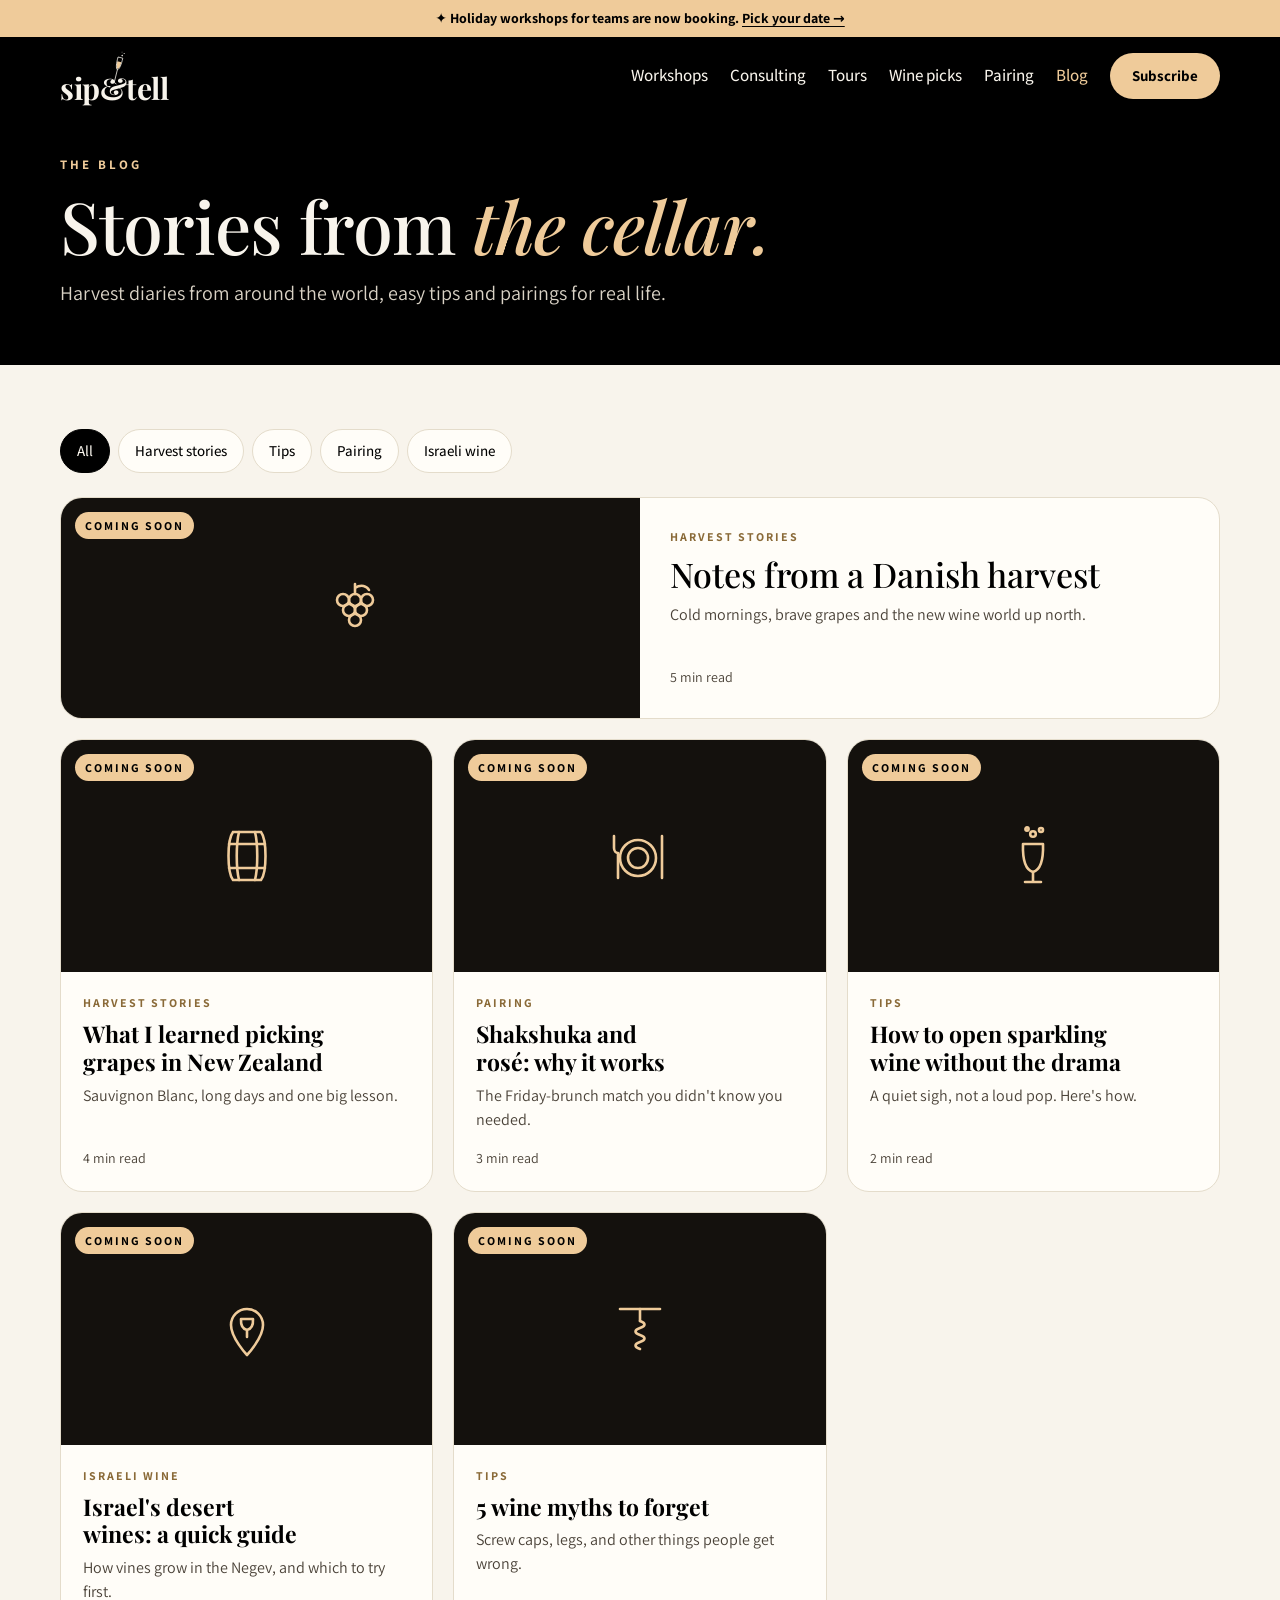
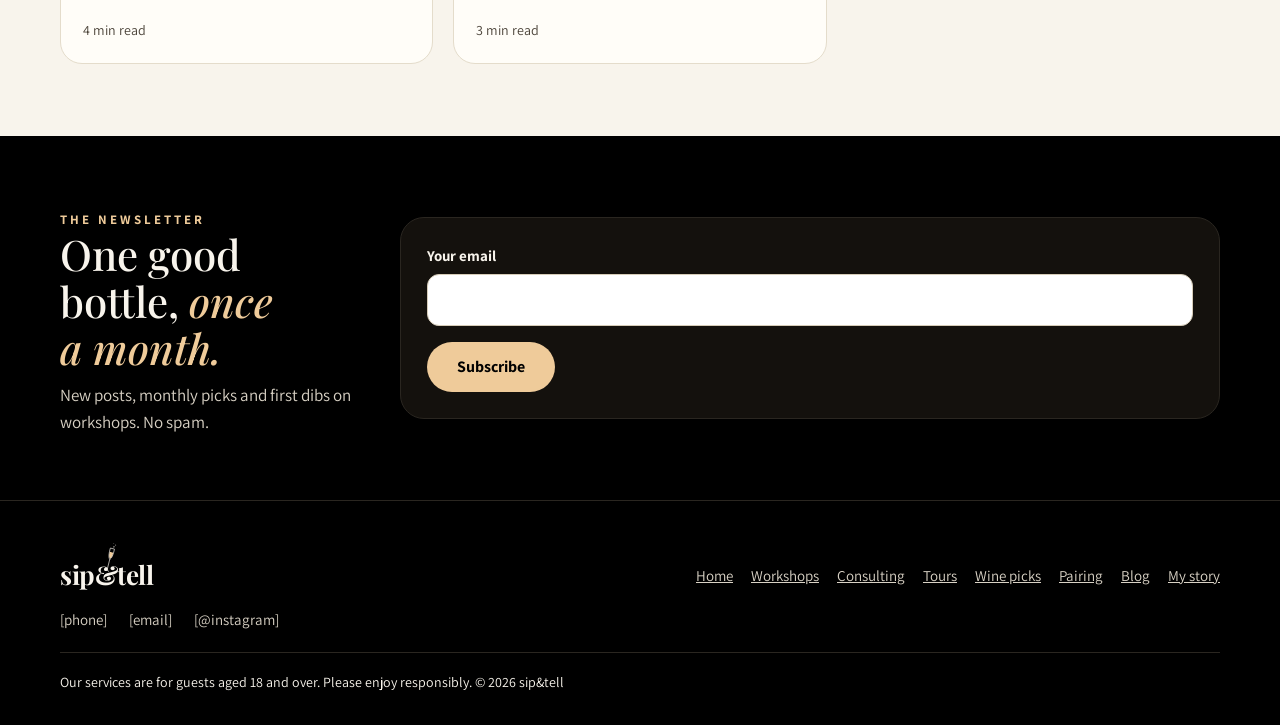
==== blog/index.html @ bb8aca21 "sip&tell website Co-Authored-By: Claude Opus 5.5 <noreply@anthropic.com> Claude-Session: https://cla" ====
<!doctype html>
<html lang="en">
<head>
<meta charset="utf-8">
<meta name="viewport" content="width=device-width, initial-scale=1, viewport-fit=cover">
<title>sip&amp;tell Blog</title>
<link rel="preconnect" href="https://fonts.googleapis.com">
<link rel="stylesheet" href="https://fonts.googleapis.com/css2?family=Playfair+Display:ital,wght@0,500;0,700;1,500&family=Assistant:wght@400;500;700&display=swap">
<link rel="stylesheet" href="../site.css">
<style>
.posts{display:grid;grid-template-columns:repeat(auto-fill, minmax(280px, 1fr));gap:20px;margin-top:24px}
.post{display:flex;flex-direction:column;background:var(--card);border:1px solid var(--line);border-radius:22px;overflow:hidden;min-width:0}
.post .art{aspect-ratio:16/10;max-width:100%;background:var(--ink2);color:var(--gold);display:flex;align-items:center;justify-content:center;position:relative}
.post .art svg{width:64px;height:64px}
.post .art .soon{position:absolute;top:14px;left:14px;font-size:12px;font-weight:700;letter-spacing:2px;text-transform:uppercase;background:var(--gold);color:var(--black);border-radius:999px;padding:4px 10px}
.post .body{padding:22px;display:flex;flex-direction:column;gap:8px;flex:1}
.post .cat{font-size:12px;font-weight:700;letter-spacing:2px;text-transform:uppercase;color:var(--gold-ink)}
.post h3{font-size:23px;font-weight:700;line-height:1.2}
.post p{color:var(--muted);font-size:16px;line-height:1.5}
.post .meta{margin-top:auto;padding-top:8px;font-size:14px;color:var(--muted)}
.post.featured{grid-column:1 / -1;flex-direction:row;flex-wrap:wrap}
.post.featured .art{flex:1 1 320px;aspect-ratio:auto;min-height:220px}
.post.featured .body{flex:1 1 320px;padding:30px;justify-content:center}
.post.featured h3{font-size:clamp(26px, 3.4vw, 34px);font-weight:500}
.empty{margin-top:24px;color:var(--muted)}
.letter{display:flex;flex-wrap:wrap;gap:24px 40px;align-items:center}
.letter-copy{flex:1 1 300px;min-width:0}
.letter-copy h2{font-weight:500;font-size:clamp(30px, 4vw, 42px);line-height:1.12}
.letter-copy h2 em{color:var(--gold)}
.letter-copy p{margin-top:10px;color:var(--soft);max-width:30em}
form.quote.signup{background:var(--ink2);border-color:var(--line-dark);color:var(--cream)}
form.quote.signup .sent{background:#2A2216;color:var(--cream)}
</style>
<link rel="stylesheet" href="../extras.css">
</head>
<body>

<svg width="0" height="0" style="position:absolute" aria-hidden="true">
  <defs>
    <symbol id="flute" viewBox="-6 -24 52 144">
      <path d="M11.5 22H28.5C29 38 26 50 20 53C14 50 11 38 11.5 22Z" fill="#EFCB9A"/>
      <path d="M10 4H30C31 30 28 52 20 56C12 52 9 30 10 4Z" fill="none" stroke="currentColor" stroke-width="3" stroke-linejoin="round"/>
      <path d="M20 56V108M11 113Q20 107 29 113" fill="none" stroke="currentColor" stroke-width="3" stroke-linecap="round"/>
      <g fill="currentColor"><circle cx="25" cy="-6" r="3"/><circle cx="31" cy="-16" r="2.2"/><circle cx="21" cy="-20" r="1.6"/></g>
    </symbol>
    <symbol id="b-grapes" viewBox="0 0 32 32"><g fill="none" stroke="currentColor" stroke-width="1.3" stroke-linecap="round"><circle cx="12" cy="12" r="3"/><circle cx="18" cy="12" r="3"/><circle cx="24" cy="12" r="3"/><circle cx="15" cy="17" r="3"/><circle cx="21" cy="17" r="3"/><circle cx="18" cy="22" r="3"/><path d="M18 9V4M18 6c3-2 6-1 7 1"/></g></symbol>
    <symbol id="b-cork" viewBox="0 0 32 32"><g fill="none" stroke="currentColor" stroke-width="1.3" stroke-linecap="round" stroke-linejoin="round"><path d="M6 6h20"/><path d="M16 6v6"/><path d="M16 12c3 1 3 2.5 0 3.5s-3 2.5 0 3.5 3 2.5 0 3.5-3 2.5 0 3.5"/></g></symbol>
    <symbol id="b-plate" viewBox="0 0 32 32"><g fill="none" stroke="currentColor" stroke-width="1.3" stroke-linecap="round" stroke-linejoin="round"><circle cx="15" cy="17" r="9"/><circle cx="15" cy="17" r="5"/><path d="M27 6v8M27 14v13M3 6v6c0 1.5 1 2.5 2 2.5V27"/></g></symbol>
    <symbol id="b-map" viewBox="0 0 32 32"><g fill="none" stroke="currentColor" stroke-width="1.3" stroke-linecap="round" stroke-linejoin="round"><path d="M16 29s-8-8.5-8-15a8 8 0 0 1 16 0c0 6.5-8 15-8 15z"/><path d="M13 11h6c.2 3.5-1 5-3 5.5-2-.5-3.2-2-3-5.5zM16 16.5V20"/></g></symbol>
    <symbol id="b-barrel" viewBox="0 0 32 32"><g fill="none" stroke="currentColor" stroke-width="1.3" stroke-linecap="round"><path d="M9 4h14c3 4 3 20 0 24H9c-3-4-3-20 0-24z"/><path d="M7 10h18M7 22h18M12 4c-1.5 6-1.5 18 0 24M20 4c1.5 6 1.5 18 0 24"/></g></symbol>
    <symbol id="b-bubbles" viewBox="0 0 32 32"><g fill="none" stroke="currentColor" stroke-width="1.3" stroke-linecap="round" stroke-linejoin="round"><path d="M11 10h10c.3 9-1.5 13-5 14-3.5-1-5.3-5-5-14z"/><path d="M16 24v5M12 29h8"/><circle cx="16" cy="5" r="1.4"/><circle cx="20" cy="3" r="1"/><circle cx="13" cy="2.5" r=".8"/></g></symbol>
  </defs>
</svg>

<div class="announce"><a href="../workshops/#holiday">✦ Holiday workshops for teams are now booking. <span>Pick your date →</span></a></div>

<header>
  <div class="wrap bar">
    <a class="logo" href="../" aria-label="sip&amp;tell home">sip<span class="amp">&amp;<svg aria-hidden="true"><use href="#flute"/></svg></span>tell</a>
    <nav class="nav" aria-label="Main">
      <div class="nav-links">
        <a href="../workshops/">Workshops</a>
        <a href="../consulting/">Consulting</a>
        <a href="../tours/">Tours</a>
        <a href="../wine-picks/">Wine picks</a>
        <a href="../pairing/">Pairing</a>
        <a href="../blog/" aria-current="page">Blog</a>
      </div>
      <a class="btn btn-gold" href="#letter">Subscribe</a>
      <button class="menu-btn" id="menu-btn" type="button" aria-label="Open menu" aria-expanded="false" aria-controls="mobile-menu">
        <svg width="20" height="20" viewBox="0 0 24 24" fill="none" stroke="currentColor" stroke-width="2" stroke-linecap="round" aria-hidden="true"><path d="M4 7h16M4 12h16M4 17h16"/></svg>
      </button>
    </nav>
  </div>
  <div class="mobile-menu" id="mobile-menu" hidden>
    <ul class="wrap">
      <li><a href="../">Home</a></li>
      <li><a href="../workshops/">Workshops</a></li>
      <li><a href="../consulting/">Consulting</a></li>
      <li><a href="../tours/">Tours</a></li>
      <li><a href="../wine-picks/">Wine picks</a></li>
      <li><a href="../pairing/">Pairing</a></li>
      <li><a href="../blog/" aria-current="page">Blog</a></li>
      <li><a href="../#contact">Contact</a></li>
    </ul>
  </div>
</header>

<main>
<section class="dark">
  <div class="wrap intro">
    <p class="eyebrow" style="color:var(--gold)">The blog</p>
    <h1>Stories from <em>the cellar.</em></h1>
    <p class="lead">Harvest diaries from around the world, easy tips and pairings for real life.</p>
  </div>
</section>

<section class="wrap group" style="padding-bottom:72px">
  <div class="choices" role="group" aria-label="Filter posts" id="filter">
    <button type="button" class="choice" data-cat="all" aria-pressed="true">All</button>
    <button type="button" class="choice" data-cat="harvest" aria-pressed="false">Harvest stories</button>
    <button type="button" class="choice" data-cat="tips" aria-pressed="false">Tips</button>
    <button type="button" class="choice" data-cat="pairing" aria-pressed="false">Pairing</button>
    <button type="button" class="choice" data-cat="israel" aria-pressed="false">Israeli wine</button>
  </div>

  <div class="posts" id="posts">
    <article class="post featured" data-cat="harvest">
      <div class="art"><span class="soon">Coming soon</span><svg aria-hidden="true"><use href="#b-grapes"/></svg></div>
      <div class="body">
        <p class="cat">Harvest stories</p>
        <h3>Notes from a Danish harvest</h3>
        <p>Cold mornings, brave grapes and the new wine world up north.</p>
        <p class="meta">5 min read</p>
      </div>
    </article>
    <article class="post" data-cat="harvest">
      <div class="art"><span class="soon">Coming soon</span><svg aria-hidden="true"><use href="#b-barrel"/></svg></div>
      <div class="body">
        <p class="cat">Harvest stories</p>
        <h3>What I learned picking grapes in New Zealand</h3>
        <p>Sauvignon Blanc, long days and one big lesson.</p>
        <p class="meta">4 min read</p>
      </div>
    </article>
    <article class="post" data-cat="pairing">
      <div class="art"><span class="soon">Coming soon</span><svg aria-hidden="true"><use href="#b-plate"/></svg></div>
      <div class="body">
        <p class="cat">Pairing</p>
        <h3>Shakshuka and rosé: why it works</h3>
        <p>The Friday-brunch match you didn't know you needed.</p>
        <p class="meta">3 min read</p>
      </div>
    </article>
    <article class="post" data-cat="tips">
      <div class="art"><span class="soon">Coming soon</span><svg aria-hidden="true"><use href="#b-bubbles"/></svg></div>
      <div class="body">
        <p class="cat">Tips</p>
        <h3>How to open sparkling wine without the drama</h3>
        <p>A quiet sigh, not a loud pop. Here's how.</p>
        <p class="meta">2 min read</p>
      </div>
    </article>
    <article class="post" data-cat="israel">
      <div class="art"><span class="soon">Coming soon</span><svg aria-hidden="true"><use href="#b-map"/></svg></div>
      <div class="body">
        <p class="cat">Israeli wine</p>
        <h3>Israel's desert wines: a quick guide</h3>
        <p>How vines grow in the Negev, and which to try first.</p>
        <p class="meta">4 min read</p>
      </div>
    </article>
    <article class="post" data-cat="tips">
      <div class="art"><span class="soon">Coming soon</span><svg aria-hidden="true"><use href="#b-cork"/></svg></div>
      <div class="body">
        <p class="cat">Tips</p>
        <h3>5 wine myths to forget</h3>
        <p>Screw caps, legs, and other things people get wrong.</p>
        <p class="meta">3 min read</p>
      </div>
    </article>
  </div>
  <p class="empty" id="empty" hidden>New posts in this topic are on the way.</p>
</section>

<!-- Newsletter -->
<section id="letter" class="dark" style="padding-block:64px">
  <div class="wrap letter">
    <div class="letter-copy">
      <p class="eyebrow" style="color:var(--gold)">The newsletter</p>
      <h2>One good bottle, <em>once a month.</em></h2>
      <p>New posts, monthly picks and first dibs on workshops. No spam.</p>
    </div>
    <form class="quote signup" novalidate data-draft="You're on the list! (Draft site: signup is not connected yet, so nothing was saved.)" data-missing="Please add your email.">
      <div class="field full">
        <label for="s-email">Your email</label>
        <input id="s-email" name="email" type="email" autocomplete="email" required>
      </div>
      <button class="btn btn-gold" type="submit">Subscribe</button>
      <p class="sent" role="status" hidden></p>
    </form>
  </div>
</section>
</main>

<footer class="dark" style="border-top:1px solid var(--line-dark)">
  <div class="wrap foot">
    <a class="logo" href="../" aria-label="sip&amp;tell home">sip<span class="amp">&amp;<svg aria-hidden="true"><use href="#flute"/></svg></span>tell</a>
    <nav aria-label="Footer">
      <a href="../">Home</a>
      <a href="../workshops/">Workshops</a>
      <a href="../consulting/">Consulting</a>
      <a href="../tours/">Tours</a>
      <a href="../wine-picks/">Wine picks</a>
      <a href="../pairing/">Pairing</a>
      <a href="../blog/">Blog</a>
      <a href="../#story">My story</a>
    </nav>
    <p class="foot-contact"><span>[phone]</span><span>[email]</span><span>[@instagram]</span></p>
    <p class="legal">Our services are for guests aged 18 and over. Please enjoy responsibly. © 2026 sip&amp;tell</p>
  </div>
</footer>

<script src="../site.js"></script>
<script>
(function(){
  var chips = document.querySelectorAll('#filter .choice');
  var posts = document.querySelectorAll('#posts .post');
  chips.forEach(function(c){
    c.addEventListener('click', function(){
      var cat = c.getAttribute('data-cat'), shown = 0;
      chips.forEach(function(o){ o.setAttribute('aria-pressed', String(o === c)); });
      posts.forEach(function(p){
        var on = cat === 'all' || p.getAttribute('data-cat') === cat;
        p.hidden = !on; if (on) shown++;
      });
      document.getElementById('empty').hidden = shown > 0;
    });
  });
})();
</script>
<nav class="cta-bar" aria-label="Quick actions">
  <a class="wa" href="../#contact"><svg viewBox="0 0 24 24" fill="none" stroke="currentColor" stroke-width="1.8" stroke-linecap="round" stroke-linejoin="round" aria-hidden="true"><path d="M4 20l1.3-3.9A8 8 0 1 1 8 19z"/></svg>WhatsApp</a>
  <a class="go" href="#letter">Subscribe</a>
</nav>
<script src="../extras.js"></script>
</body>
</html>
---- site.css ----
/* sip&tell shared styles for inner pages. Brand book: black, champagne gold, cream; Playfair Display + Assistant */
:root{
  --black:#000000; --cream:#F8F4EC; --gold:#EFCB9A; --gold-ink:#8A6A38; --gold-soft:#F3E3CA;
  --card:#FFFDF8; --line:#E4DCCB; --muted:#4A4238; --muted-dark:#BDB6AA; --soft:#D9D2C5; --ink2:#14110D; --line-dark:#2A2620;
  --display:'Playfair Display', Georgia, 'Times New Roman', serif;
  --text:Assistant, 'Segoe UI', system-ui, -apple-system, sans-serif;
  color-scheme: light;
}
*{box-sizing:border-box}
html{scroll-behavior:smooth;padding-top:env(safe-area-inset-top,0px);padding-bottom:env(safe-area-inset-bottom,0px)}
@media (prefers-reduced-motion: reduce){html{scroll-behavior:auto}*{transition:none!important;animation:none!important}}
body{margin:0;background:var(--cream);color:var(--black);font-family:var(--text);font-size:17px;line-height:1.6}
body::before{content:"";position:fixed;inset:0 0 auto;height:env(safe-area-inset-top,0px);z-index:10;background:var(--black)}
img{max-width:100%}
[hidden]{display:none!important}
a{color:inherit}
a:focus-visible,button:focus-visible,input:focus-visible,select:focus-visible,textarea:focus-visible{outline:2px solid var(--gold-ink);outline-offset:3px}
.dark a:focus-visible,.dark button:focus-visible{outline-color:var(--gold)}
h1,h2,h3{font-family:var(--display);text-wrap:balance;margin:0}
p{margin:0}
.wrap{max-width:1200px;margin:0 auto;padding-left:max(20px, env(safe-area-inset-left,0px));padding-right:max(20px, env(safe-area-inset-right,0px))}
.dark{background:var(--black);color:var(--cream)}
.eyebrow{font-size:13px;font-weight:700;letter-spacing:3px;text-transform:uppercase}
.btn{display:inline-flex;align-items:center;justify-content:center;gap:8px;min-height:46px;border-radius:999px;padding:0 22px;font:inherit;font-weight:700;font-size:15px;text-decoration:none;white-space:nowrap;cursor:pointer;border:none;transition:transform .15s ease}
.btn:hover{transform:translateY(-1px)}
.btn-gold{background:var(--gold);color:var(--black)}
.btn-dark{background:var(--black);color:var(--cream)}
.btn-line{background:transparent;border:1.5px solid currentColor}

/* Logo: wordmark with a champagne flute standing on the ampersand */
.logo{display:inline-block;padding-top:.8em;color:var(--cream);text-decoration:none;font-family:var(--display);font-weight:700;line-height:1;letter-spacing:-.5px;white-space:nowrap;font-size:30px}
.logo .amp{position:relative;display:inline-block}
.logo svg{position:absolute;left:50%;bottom:.6em;width:.42em;height:1.16em;transform:translateX(-45%) rotate(14deg);transform-origin:bottom center;overflow:visible}

/* Header */
header{position:sticky;top:env(safe-area-inset-top,0px);z-index:20;background:var(--black);color:var(--cream)}
.bar{display:flex;align-items:center;justify-content:space-between;gap:16px;padding-block:12px}
.nav{display:flex;align-items:center;gap:22px}
.nav-links{display:flex;gap:22px;font-weight:500}
.nav-links a{text-decoration:none;color:var(--cream);white-space:nowrap}
.nav-links a:hover,.nav-links a[aria-current]{color:var(--gold)}
.menu-btn{display:none;background:none;border:1.5px solid var(--cream);color:var(--cream);width:48px;height:48px;border-radius:50%;cursor:pointer;align-items:center;justify-content:center}
@media (max-width: 1000px){.nav-links{display:none}.menu-btn{display:inline-flex}.nav .btn{padding:0 16px}.nav{gap:10px}}
.mobile-menu{border-top:1px solid var(--line-dark)}
.mobile-menu ul{list-style:none;margin:0;padding-block:8px 18px;display:flex;flex-direction:column}
.mobile-menu a{display:block;padding:11px 0;font-family:var(--display);font-size:22px;text-decoration:none;color:var(--cream)}
.mobile-menu a[aria-current]{color:var(--gold)}

/* Intro band */
.intro{padding-block:40px 56px}
.intro h1{font-weight:500;font-size:clamp(40px, 7vw, 72px);line-height:1.05;letter-spacing:-1px;margin-top:12px}
.intro h1 em{color:var(--gold)}
.intro .lead{margin-top:14px;font-size:clamp(17px, 2.2vw, 20px);color:var(--soft);max-width:32em}
.jump{display:flex;flex-wrap:wrap;gap:8px 22px;margin-top:28px;font-family:var(--display);font-style:italic;font-size:19px}
.jump a{color:var(--gold);text-decoration:none;border-bottom:1px solid transparent}
.jump a:hover{border-color:var(--gold)}

/* Section groups and cards */
.group{padding-block:64px 8px}
.group-head{display:flex;flex-wrap:wrap;align-items:baseline;justify-content:space-between;gap:6px 24px}
.group-head h2{font-weight:500;font-size:clamp(30px, 4vw, 42px)}
.group-head p{color:var(--muted);font-size:17px}
.dark .group-head p{color:var(--soft)}
.plans{display:grid;grid-template-columns:repeat(auto-fit, minmax(270px, 1fr));gap:20px;margin-top:28px}
.plan{display:flex;flex-direction:column;gap:14px;background:var(--card);border:1px solid var(--line);border-radius:22px;padding:26px;min-width:0}
.icon{width:58px;height:58px;border-radius:50%;background:var(--gold-soft);display:flex;align-items:center;justify-content:center;flex:none}
.icon svg{width:32px;height:32px}
.plan h3{font-weight:700;font-size:26px;line-height:1.15}
.plan .line{font-family:var(--display);font-style:italic;font-size:18px;color:var(--muted);margin-top:-6px}
.inside{list-style:none;margin:0;padding:0;display:flex;flex-direction:column;gap:7px}
.inside li{display:flex;gap:10px;align-items:flex-start;font-size:16px;line-height:1.4}
.inside li::before{content:"";flex:none;width:10px;height:10px;margin-top:6px;background:var(--gold-ink);clip-path:path("M5 0C5.4 3.3 6.7 4.6 10 5C6.7 5.4 5.4 6.7 5 10C4.6 6.7 3.3 5.4 0 5C3.3 4.6 4.6 3.3 5 0Z")}
.plan .btns{display:flex;flex-wrap:wrap;gap:10px;margin-top:auto;padding-top:6px}
.plan .btns .btn{flex:1 1 auto}
.band{margin-top:64px;padding-block:64px}
.band .plan{background:var(--ink2);border-color:var(--line-dark);color:var(--cream)}
.band .icon{background:#2A2216}
.band .icon svg{color:var(--gold)}
.band .plan .line{color:var(--muted-dark)}
.band .inside li::before{background:var(--gold)}

/* Contact + request form */
.reach{padding-block:72px;display:flex;flex-wrap:wrap;gap:40px}
.reach-copy{flex:1 1 300px;min-width:0}
.reach-copy h2{font-weight:500;font-size:clamp(32px, 4.5vw, 46px);line-height:1.12}
.reach-copy p{margin-top:12px;color:var(--muted);font-size:18px;max-width:26em}
.reach-copy .btns{display:flex;flex-wrap:wrap;gap:10px;margin-top:22px}
.reach-copy .details{margin-top:16px;font-size:16px;user-select:all}
form.quote{flex:999 1 420px;min-width:0;background:var(--card);border:1px solid var(--line);border-radius:24px;padding:26px;display:grid;grid-template-columns:repeat(2, minmax(0, 1fr));gap:16px}
@media (max-width: 560px){form.quote{grid-template-columns:1fr}}
.field{display:flex;flex-direction:column;gap:6px;min-width:0}
.field.full{grid-column:1 / -1}
label{font-weight:700;font-size:15px}
input,select,textarea{font:inherit;font-size:16px;color:var(--black);background:#FFFFFF;border:1px solid #D6CCB8;border-radius:12px;padding:12px 14px;min-height:48px;width:100%}
textarea{resize:vertical;min-height:96px}
form.quote .btn{grid-column:1 / -1;justify-self:start;min-height:50px;padding:0 30px;font-size:16px}
.sent{grid-column:1 / -1;font-size:15px;color:var(--muted);background:var(--gold-soft);border-radius:12px;padding:12px 14px}
.highlight{animation:glow 1.4s ease}
@keyframes glow{0%{box-shadow:0 0 0 0 rgba(239,203,154,0)}30%{box-shadow:0 0 0 6px rgba(239,203,154,.8)}100%{box-shadow:0 0 0 0 rgba(239,203,154,0)}}

/* Choice chips (bottle finder, blog filter) */
.choices{display:flex;flex-wrap:wrap;gap:8px}
.choice{min-height:44px;padding:0 16px;border-radius:999px;border:1.5px solid var(--line);background:var(--card);color:var(--black);font:inherit;font-size:15px;font-weight:500;cursor:pointer;display:inline-flex;align-items:center;gap:8px;transition:border-color .15s ease, background .15s ease}
.choice:hover{border-color:var(--black)}
.choice[aria-pressed="true"]{background:var(--black);color:var(--cream);border-color:var(--black)}
.choice svg{width:18px;height:18px}

/* Footer */
footer{color:var(--soft)}
.foot{display:flex;flex-wrap:wrap;align-items:flex-end;justify-content:space-between;gap:20px;padding-block:40px 32px}
.foot .logo{font-size:26px}
.foot nav{display:flex;flex-wrap:wrap;gap:10px 18px;font-size:15px}
.foot nav a{color:var(--soft)}
.legal{flex-basis:100%;border-top:1px solid var(--line-dark);padding-top:18px;font-size:14px;margin:0}

/* Phone & tablet: keep the page menu visible as a swipeable row under the logo */
@media (max-width: 1000px){
  .bar{flex-wrap:wrap;row-gap:0;gap:10px}
  .bar > .logo{margin-right:auto}
  .nav{display:contents}
  .nav-links{display:flex!important;order:3;flex-basis:100%;min-width:0;overflow-x:auto;scrollbar-width:none;gap:20px;margin-top:10px;padding:10px 24px 0 0;border-top:1px solid #2A2620;font-size:15px;-webkit-mask-image:linear-gradient(90deg,#000 88%,transparent);mask-image:linear-gradient(90deg,#000 88%,transparent)}
  .nav-links::-webkit-scrollbar{display:none}
  .nav-links a{white-space:nowrap;flex:none;padding-block:4px}
  .nav-links a[aria-current]{color:var(--gold)}
}
---- extras.css ----
/* sip&tell site-wide upgrades, loaded on every page after its own styles. Brand book colors and fonts only. */

/* Announcement bar above the header */
.announce{background:#EFCB9A;color:#000;text-align:center;font-family:Assistant, 'Segoe UI', system-ui, sans-serif;font-size:14px;font-weight:700;line-height:1.35}
.announce a{display:block;padding:9px max(16px, env(safe-area-inset-right,0px)) 9px max(16px, env(safe-area-inset-left,0px));color:#000;text-decoration:none}
.announce a span{text-decoration:underline;text-underline-offset:3px;white-space:nowrap}

/* "From ₪" price line on offer cards */
.from{display:flex;align-items:baseline;gap:6px;flex-wrap:wrap;padding-top:12px;border-top:1px dashed #E4DCCB;font-size:14px;color:#4A4238;margin-top:auto}
.from b{font-family:'Playfair Display', Georgia, serif;font-size:22px;font-weight:700;color:#000}
.dark .from,.band .from,.holiday .from{border-top-color:#2A2620;color:#BDB6AA}
.dark .from b,.band .from b,.holiday .from b{color:#EFCB9A}
.plan .from + .btns{margin-top:0}

/* How it works */
.steps{list-style:none;margin:32px 0 0;padding:0;display:grid;grid-template-columns:repeat(auto-fit, minmax(230px, 1fr));gap:20px;counter-reset:step}
.steps li{counter-increment:step;position:relative;padding:24px 22px 22px;border-radius:20px;border:1px solid #E4DCCB;background:#FFFDF8;min-width:0}
.steps li::before{content:counter(step);display:inline-flex;align-items:center;justify-content:center;width:40px;height:40px;border-radius:50%;background:#000;color:#EFCB9A;font-family:'Playfair Display', Georgia, serif;font-size:20px;font-weight:700;margin-bottom:12px}
.steps h3{font-family:'Playfair Display', Georgia, serif;font-size:22px;font-weight:700;line-height:1.2;margin:0}
.steps p{margin:6px 0 0;color:#4A4238;font-size:16px;line-height:1.5}
.dark .steps li{background:#14110D;border-color:#2A2620}
.dark .steps li::before{background:#EFCB9A;color:#000}
.dark .steps p{color:#BDB6AA}

/* What's included strip */
.included{display:grid;grid-template-columns:repeat(auto-fit, minmax(160px, 1fr));gap:12px;margin-top:28px}
.included div{display:flex;flex-direction:column;gap:8px;padding:18px;border-radius:16px;background:#FFFDF8;border:1px solid #E4DCCB;font-weight:700;font-size:15px;line-height:1.3;min-width:0}
.included svg{width:30px;height:30px;color:#8A6A38}

/* FAQ accordion */
.faq{padding-block:72px}
.faq h2{font-family:'Playfair Display', Georgia, serif;font-weight:500;font-size:clamp(30px, 4vw, 42px);margin:0}
.faq-list{margin-top:24px;border-top:1px solid #E4DCCB;max-width:860px}
.faq details{border-bottom:1px solid #E4DCCB}
.faq summary{list-style:none;cursor:pointer;display:flex;justify-content:space-between;align-items:center;gap:16px;padding:18px 0;font-family:'Playfair Display', Georgia, serif;font-size:clamp(18px, 2.2vw, 21px);font-weight:500;line-height:1.3}
.faq summary::-webkit-details-marker{display:none}
.faq summary::after{content:"";flex:none;width:30px;height:30px;border-radius:50%;border:1.5px solid currentColor;background:linear-gradient(currentColor,currentColor) center/12px 1.5px no-repeat,linear-gradient(currentColor,currentColor) center/1.5px 12px no-repeat;transition:transform .2s ease}
.faq details[open] summary::after{transform:rotate(45deg)}
.faq details p{margin:0;padding:0 44px 20px 0;color:#4A4238;font-size:17px;line-height:1.6;max-width:44em}
.faq summary:focus-visible{outline:2px solid #8A6A38;outline-offset:3px}

/* Sticky action bar on phones */
.cta-bar{position:fixed;z-index:25;left:0;right:0;bottom:0;display:none;gap:10px;padding:10px max(16px, env(safe-area-inset-right,0px)) calc(10px + env(safe-area-inset-bottom,0px)) max(16px, env(safe-area-inset-left,0px));background:rgba(0,0,0,.94);border-top:1px solid #2A2620;transform:translateY(110%);transition:transform .25s ease}
.cta-bar a{flex:1 1 0;display:inline-flex;align-items:center;justify-content:center;gap:8px;min-height:48px;border-radius:999px;font-family:Assistant, 'Segoe UI', system-ui, sans-serif;font-weight:700;font-size:15px;text-decoration:none;white-space:nowrap}
.cta-bar .wa{border:1.5px solid #F8F4EC;color:#F8F4EC}
.cta-bar .go{background:#EFCB9A;color:#000}
.cta-bar svg{width:18px;height:18px}
.cta-bar.show{transform:none}
@media (max-width: 720px){
  .cta-bar{display:flex}
  footer{padding-bottom:calc(72px + env(safe-area-inset-bottom,0px))}
  .ny-chip{bottom:calc(84px + env(safe-area-inset-bottom,0px))!important}
}
@media (prefers-reduced-motion: reduce){.cta-bar{transition:none}}

/* Richer footer contact line */
.foot-contact{flex-basis:100%;display:flex;flex-wrap:wrap;gap:8px 22px;font-size:15px;color:#D9D2C5}
.foot-contact span{user-select:all}
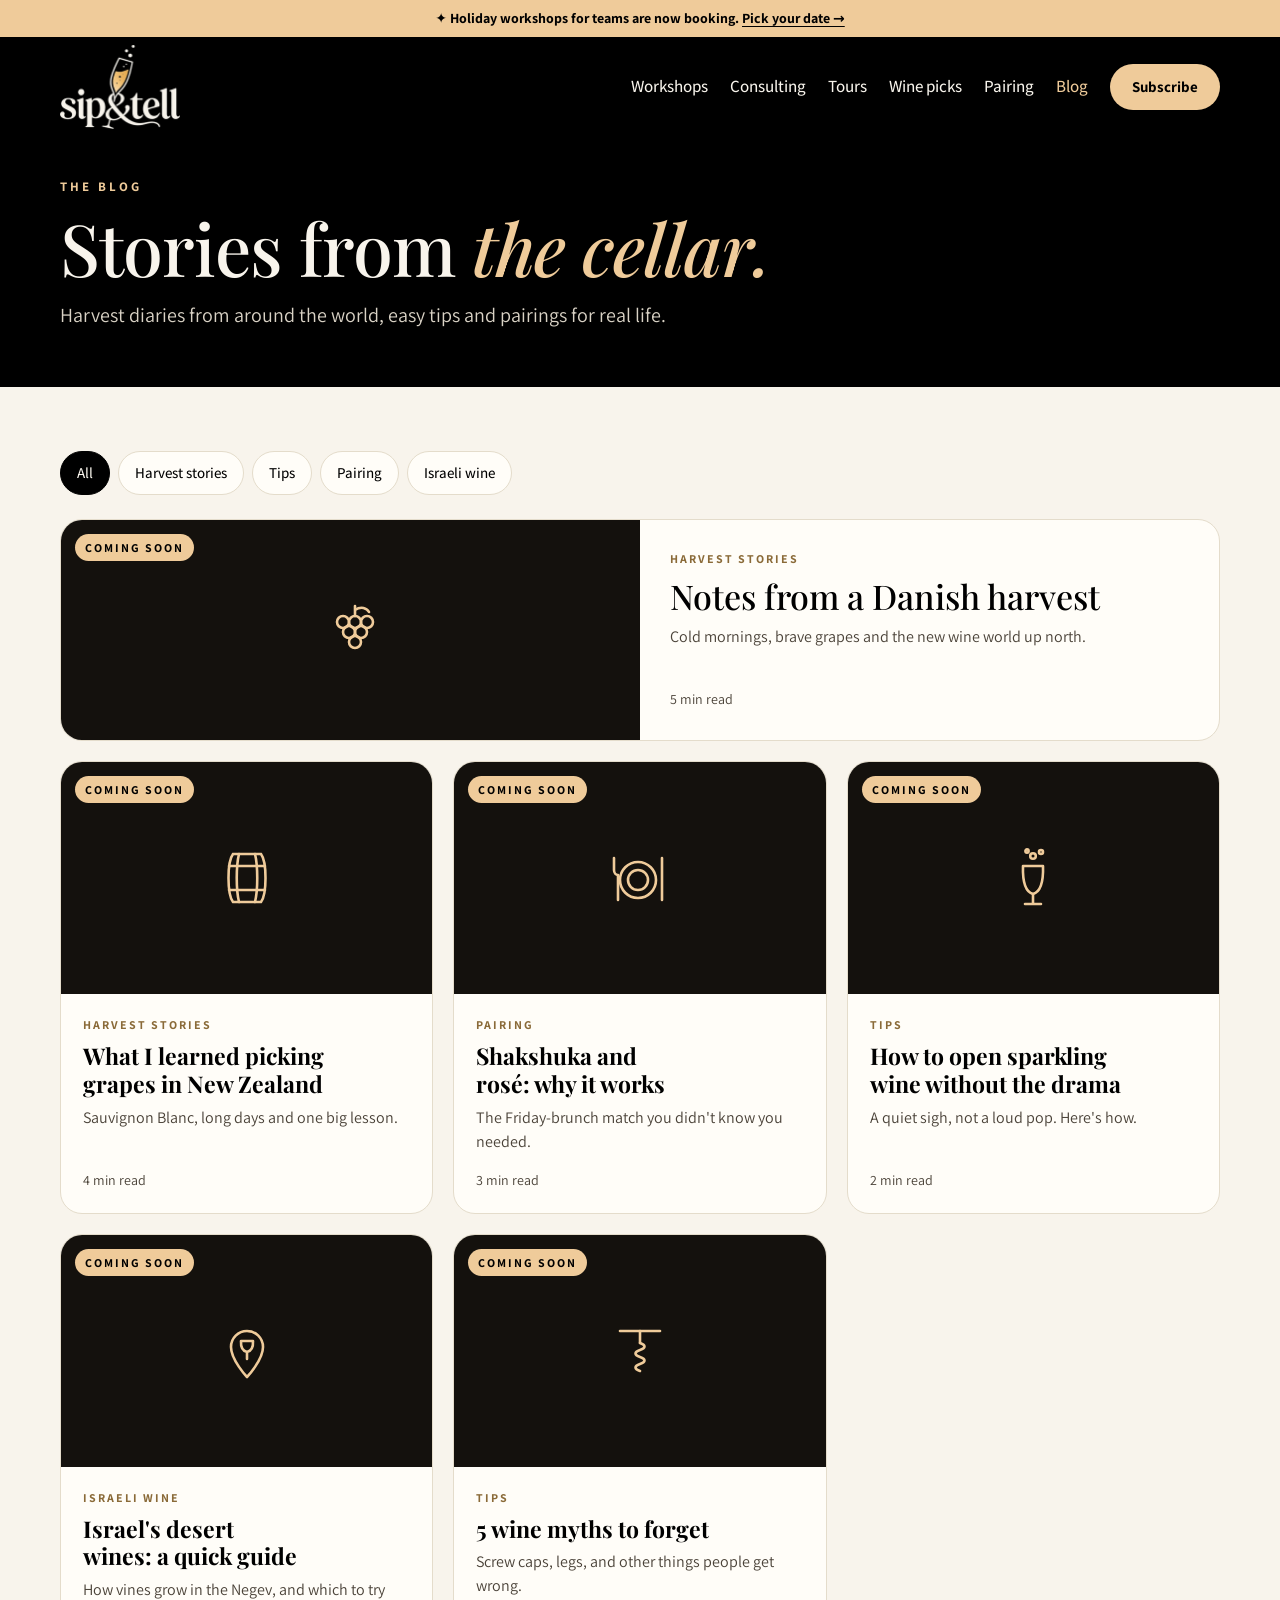
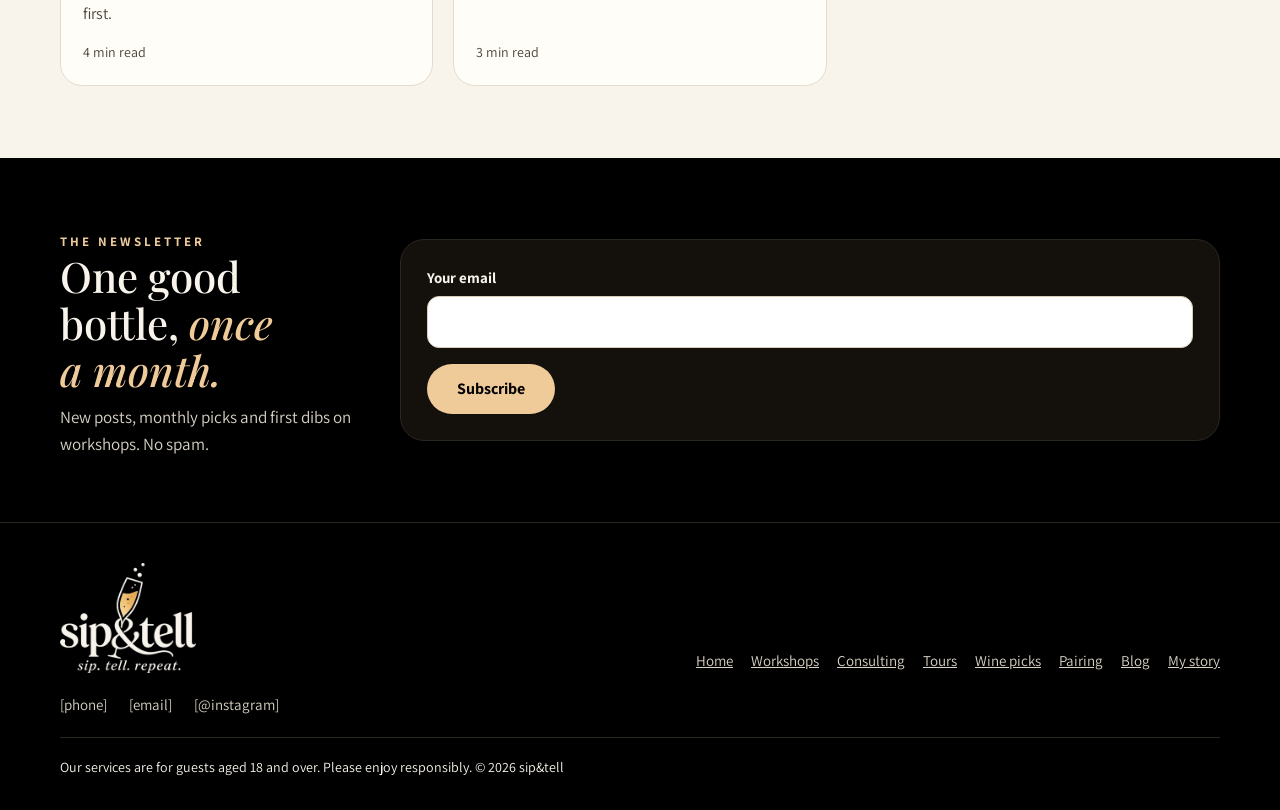
==== commit 31ba8a2d: "Use the brand logo in header and footer, add favicon Co-Authored-By: Claude Opus 5.5 <noreply@anthro" ====
--- a/blog/index.html
+++ b/blog/index.html
@@ -31,6 +31,8 @@
 form.quote.signup{background:var(--ink2);border-color:var(--line-dark);color:var(--cream)}
 form.quote.signup .sent{background:#2A2216;color:var(--cream)}
 </style>
+<link rel="icon" type="image/png" href="../favicon.png">
+<link rel="apple-touch-icon" href="../apple-touch-icon.png">
 <link rel="stylesheet" href="../extras.css">
 </head>
 <body>
@@ -56,7 +58,7 @@
 
 <header>
   <div class="wrap bar">
-    <a class="logo" href="../" aria-label="sip&amp;tell home">sip<span class="amp">&amp;<svg aria-hidden="true"><use href="#flute"/></svg></span>tell</a>
+    <a class="logo logo-img" href="../" aria-label="sip&amp;tell home"><img src="../img/logo-light.png" alt="sip&amp;tell" width="242" height="170"></a>
     <nav class="nav" aria-label="Main">
       <div class="nav-links">
         <a href="../workshops/">Workshops</a>
@@ -185,7 +187,7 @@
 
 <footer class="dark" style="border-top:1px solid var(--line-dark)">
   <div class="wrap foot">
-    <a class="logo" href="../" aria-label="sip&amp;tell home">sip<span class="amp">&amp;<svg aria-hidden="true"><use href="#flute"/></svg></span>tell</a>
+    <a class="logo logo-img" href="../" aria-label="sip&amp;tell home"><img src="../img/logo-full-light.png" alt="sip&amp;tell: sip. tell. repeat." width="322" height="260" loading="lazy"></a>
     <nav aria-label="Footer">
       <a href="../">Home</a>
       <a href="../workshops/">Workshops</a>
--- a/extras.css
+++ b/extras.css
@@ -56,3 +56,10 @@
 /* Richer footer contact line */
 .foot-contact{flex-basis:100%;display:flex;flex-wrap:wrap;gap:8px 22px;font-size:15px;color:#D9D2C5}
 .foot-contact span{user-select:all}
+
+/* Real logo image (brand book): cream wordmark with the gold flute */
+.logo.logo-img{padding-top:0;font-size:0;line-height:0;letter-spacing:0}
+.logo-img img{display:block;height:84px;width:auto;max-width:none}
+.foot .logo-img img{height:110px}
+@media (max-width: 1000px){.logo-img img{height:66px}}
+.bar{padding-block:8px}
